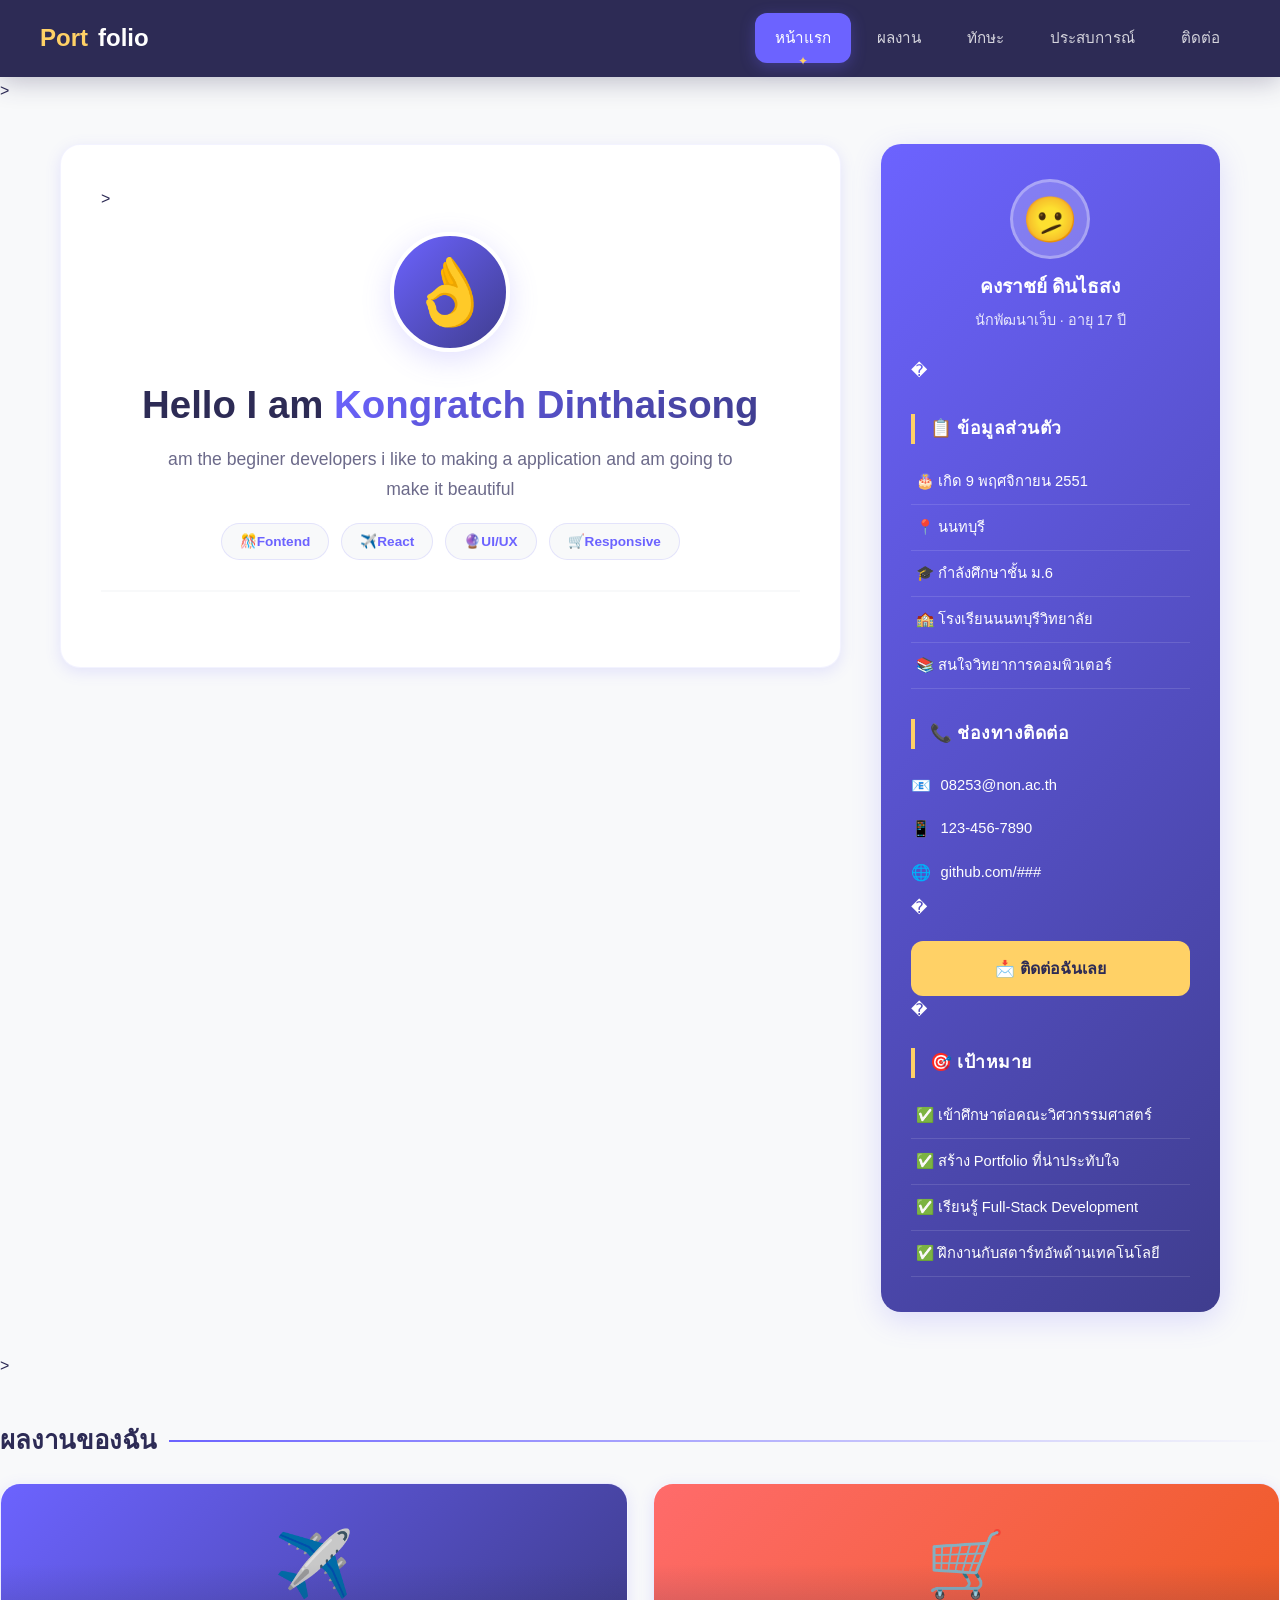
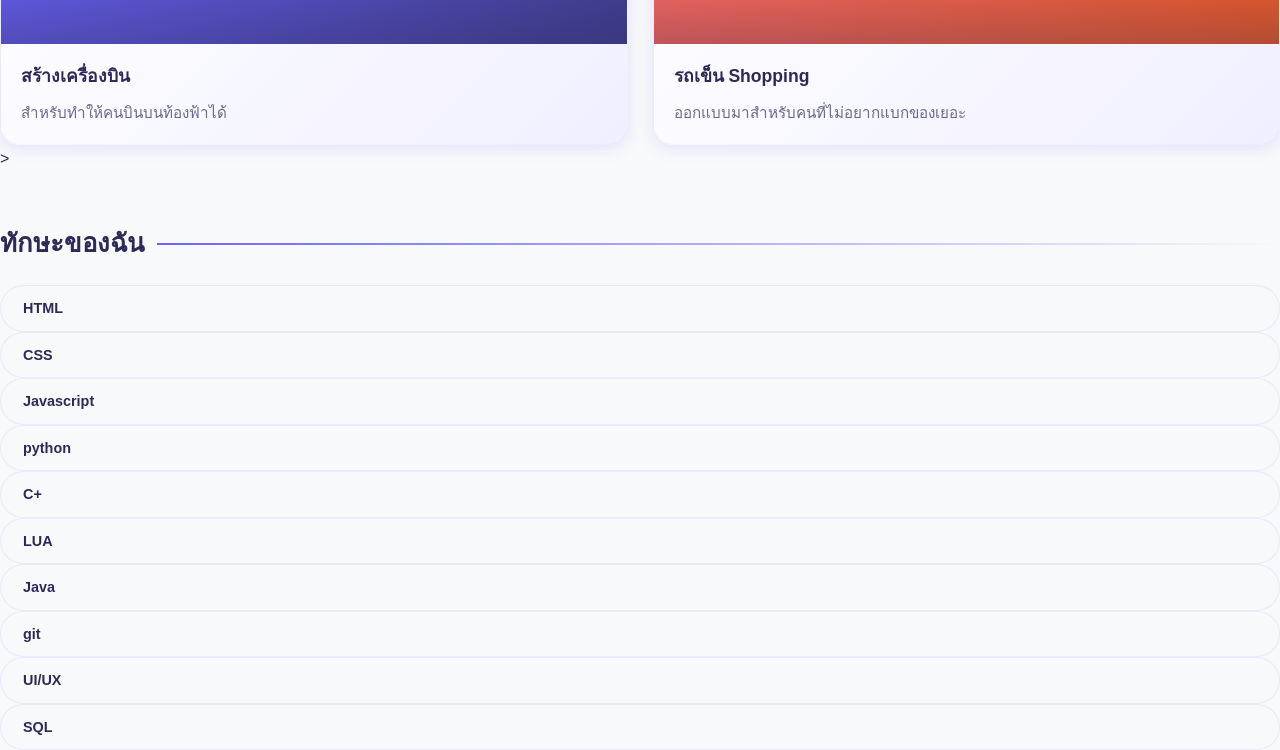
==== index.html @ 929ecb1c "Add files via upload" ====
<html lang="en">
<head>
    <meta charset="UTF-8">
    <meta name="viewport" content="width=x, initial-scale=1.0">
    <title>งานเพื่อการศึกษา-Portfolio</title>
    <style>
        /* ======================================== */
        /* RESET & BASE STYLES      */
        /* ======================================== */
        * {
            box-sizing: border-box;
            margin: 0;
            padding: 0;
        }

        body {
            font-family: 'Sarabun', 'Prompt', 'Kanit', sans-serif;
            background: #F8F9FA;
            color: #2D2B55;
            line-height: 1.7;
        }

        a {
            text-decoration: none;
            color: inherit;
        }
        
        .navbar {
            background: #2D2B55; /* แทน --secondary */
            padding: 0 30px;
            position: sticky;
            top: 0;
            z-index: 1000;
            box-shadow: 0 4px 25px rgba(45, 43, 85, 0.3);
            backdrop-filter: blur(10px);
        }

        /* กิจกรรมที่ 3.3: การจัดวางด้วย Flexbox */
        .nav-container {
            display: flex;
            justify-content: space-between;
            align-items: center;
            max-width: 1200px;
            margin: 0 auto;
        }

        .logo {
            color: #FFFFFF; /* แทน --white */
            font-size: 1.5rem;
            font-weight: 700;
            padding: 18px 0;
            display: flex;
            align-items: center;
            gap: 10px;
            transition: all 0.4s cubic-bezier(0.25, 0.46, 0.45, 0.94); /* แทน --transition */
        }

        .logo span {
            color: #FFD166; /* แทน --accent */
        }

        /* กิจกรรมที่ 4.2: Transition & Transform */
        .logo:hover {
            transform: scale(1.05);
            color: #FFD166; /* แทน --accent */
        }

        .nav-menu {
            display: flex;
            list-style: none;
            gap: 6px;
            margin: 0;
            padding: 0;
        }

        .nav-menu a {
            color: rgba(255, 255, 255, 0.8);
            padding: 12px 20px;
            display: block;
            border-radius: 12px; /* แทน --radius-sm */
            transition: all 0.4s cubic-bezier(0.25, 0.46, 0.45, 0.94); /* แทน --transition */
            font-weight: 500;
            font-size: 0.95rem;
            position: relative;
        }

        .nav-menu a:hover {
            background: #6C63FF; /* แทน --primary */
            color: #FFFFFF; /* แทน --white */
            transform: translateY(-2px);
            box-shadow: 0 6px 20px rgba(108, 99, 255, 0.4);
        }

        .nav-menu .active {
            background: #6C63FF; /* แทน --primary */
            color: #FFFFFF; /* แทน --white */
            box-shadow: 0 4px 15px rgba(108, 99, 255, 0.3);
        }

        .nav-menu .active::after {
            content: '✦';
            position: absolute;
            bottom: -8px;
            left: 50%;
            transform: translateX(-50%);
            color: #FFD166; /* แทน --accent */
            font-size: 12px;
        }
        .container {
            max-width: 1200px;
            margin: 0 auto;
            padding: 40px 20px;
        }

        .flex-layout {
            display: flex;
            gap: 40px;
            align-items: flex-start;
        }

/* ======================================== */
        /* กิจกรรมที่ 2.1: MAIN CONTENT - Semantic HTML */
        /* ======================================== */
        .content {
            flex: 3;
            background: #FFFFFF; /* แทน --white */
            padding: 40px;
            border-radius: 20px; /* แทน --radius-md */
            box-shadow: 0 4px 15px rgba(108, 99, 255, 0.15); /* แทน --shadow-sm */
            border: 1px solid rgba(108, 99, 255, 0.08);
        }

        /* Hero Section */
        .hero {
            text-align: center;
            padding: 20px 0 30px;
            border-bottom: 2px solid #F8F9FA; /* แทน --light */
            margin-bottom: 35px;
        }

        .hero-avatar {
            width: 120px;
            height: 120px;
            background: linear-gradient(135deg, #6C63FF, #3F3D8E); /* แทน --gradient-main */
            border-radius: 50%;
            display: flex;
            align-items: center;
            justify-content: center;
            margin: 0 auto 20px;
            font-size: 4rem;
            box-shadow: 0 8px 30px rgba(108, 99, 255, 0.2); /* แทน --shadow-md */
            border: 4px solid #FFFFFF; /* แทน --white */
            transition: all 0.4s cubic-bezier(0.25, 0.46, 0.45, 0.94); /* แทน --transition */
        }

        /* กิจกรรมที่ 4.2: Transition & Transform */
        .hero-avatar:hover {
            transform: scale(1.05) rotate(-5deg);
        }

        .hero h1 {
            color: #2D2B55; /* แทน --secondary */
            font-size: 2.4rem;
            margin-bottom: 8px;
        }

        .hero h1 span {
            background: linear-gradient(135deg, #6C63FF, #3F3D8E); /* แทน --gradient-main */
            -webkit-background-clip: text;
            -webkit-text-fill-color: transparent;
            background-clip: text;
        }

        .hero p {
            color: #6C6A8A; /* แทน --text-light */
            font-size: 1.1rem;
            max-width: 600px;
            margin: 0 auto;
        }

        .hero-tags {
            display: flex;
            gap: 12px;
            justify-content: center;
            flex-wrap: wrap;
            margin-top: 18px;
        }

        .hero-tags span {
            background: #F8F9FA; /* แทน --light */
            padding: 6px 18px;
            border-radius: 30px;
            font-size: 0.85rem;
            color: #6C63FF; /* แทน --primary */
            font-weight: 600;
            border: 1px solid rgba(108, 99, 255, 0.15);
            transition: all 0.4s cubic-bezier(0.25, 0.46, 0.45, 0.94); /* แทน --transition */
        }

        .hero-tags span:hover {
            background: #6C63FF; /* แทน --primary */
            color: #FFFFFF; /* แทน --white */
            transform: translateY(-2px);
            box-shadow: 0 4px 15px rgba(108, 99, 255, 0.15); /* แทน --shadow-sm */
        }

        .section-title {
            color: #2D2B55; /* แทน --secondary */
            font-size: 1.6rem;
            margin: 40px 0 20px;
            display: flex;
            align-items: center;
            gap: 12px;
        }

        .section-title::after {
            content: '';
            flex: 1;
            height: 2px;
            background: linear-gradient(to right, #6C63FF, transparent); /* แทน --primary */
        }

        /* ======================================== */
        /* กิจกรรมที่ 3.3: CARD GRID - ผลงานของฉัน   */
        /* ======================================== */
        .card-grid {
            display: flex;
            gap: 25px;
            flex-wrap: wrap;
            margin-top: 10px;
        }

        .skills-grid {
            display: flex;
            gap: 15px;
            flex-wrap: wrap;
            margin-top: 10px;
        }

        .skill-item {
            background: #F8F9FA; /* แทน --light */
            padding: 10px 22px;
            border-radius: 30px;
            font-weight: 600;
            font-size: 0.9rem;
            color: #2D2B55; /* แทน --secondary */
            border: 1px solid rgba(108, 99, 255, 0.1);
            transition: all 0.4s cubic-bezier(0.25, 0.46, 0.45, 0.94); /* แทน --transition */
            display: flex;
            align-items: center;
            gap: 8px;
        }

        .skill-item:hover {
            background: #6C63FF; /* แทน --primary */
            color: #FFFFFF; /* แทน --white */
            transform: translateY(-3px);
            box-shadow: 0 4px 15px rgba(108, 99, 255, 0.15); /* แทน --shadow-sm */
        }

        /* กิจกรรมที่ 4.1: Box Model */
        .card {
            flex: 1 1 260px;
            background: linear-gradient(135deg, #FFFFFF, #F0EFFF); /* แทน --gradient-card */
            border-radius: 20px; /* แทน --radius-md */
            overflow: hidden;
            box-shadow: 0 4px 15px rgba(108, 99, 255, 0.15); /* แทน --shadow-sm */
            transition: all 0.4s cubic-bezier(0.25, 0.46, 0.45, 0.94); /* แทน --transition */
            border: 1px solid rgba(108, 99, 255, 0.06);
            cursor: default;
            position: relative;
        }

        /* กิจกรรมที่ 4.2: Transition & Transform */
        .card:hover {
            transform: translateY(-12px) scale(1.01);
            box-shadow: 0 15px 45px rgba(108, 99, 255, 0.25); /* แทน --shadow-lg */
            border-color: #8B83FF; /* แทน --primary-light */
        }

        .card-image {
            height: 160px;
            background: linear-gradient(135deg, #6C63FF, #3F3D8E); /* แทน --gradient-main */
            display: flex;
            align-items: center;
            justify-content: center;
            font-size: 4rem;
            color: #FFFFFF; /* แทน --white */
            position: relative;
            overflow: hidden;
        }

        .card-image::after {
            content: '';
            position: absolute;
            top: 0;
            left: 0;
            right: 0;
            bottom: 0;
            background: linear-gradient(180deg, transparent 50%, rgba(45, 43, 85, 0.3));
        }

        .card:nth-child(2) .card-image { background: linear-gradient(135deg, #FF6B6B, #EE5A24); }
        .card:nth-child(3) .card-image { background: linear-gradient(135deg, #00D2D3, #0097E6); }
        .card:nth-child(4) .card-image { background: linear-gradient(135deg, #F8A5C2, #F78FB3); }
        .card:nth-child(5) .card-image { background: linear-gradient(135deg, #74B9FF, #0984E3); }
        .card:nth-child(6) .card-image { background: linear-gradient(135deg, #55EFC4, #00B894); }

        .card h3 {
            padding: 18px 20px 8px;
            font-size: 1.1rem;
            color: #2D2B55; /* แทน --secondary */
        }

        .card p {
            padding: 0 20px 18px;
            color: #6C6A8A; /* แทน --text-light */
            font-size: 0.95rem;
            margin: 0;
        }

        .card-badge {
            display: inline-block;
            background: #6C63FF; /* แทน --primary */
            color: #FFFFFF; /* แทน --white */
            font-size: 0.7rem;
            padding: 3px 12px;
            border-radius: 30px;
            margin: 0 20px 18px;
            font-weight: 600;
            letter-spacing: 0.5px;
        }

        .sidebar {
            flex: 1.2;
            background: linear-gradient(135deg, #6C63FF, #3F3D8E); /* แทน --gradient-main */
            color: #FFFFFF; /* แทน --white */
            padding: 35px 30px;
            border-radius: 20px; /* แทน --radius-md */
            box-shadow: 0 8px 30px rgba(108, 99, 255, 0.2); /* แทน --shadow-md */
            position: sticky;
            top: 100px;
        }

        .sidebar h3 {
            border-left: 4px solid #FFD166; /* แทน --accent */
            padding-left: 15px;
            margin: 0 0 15px 0;
            font-size: 1.1rem;
            letter-spacing: 0.5px;
        }

        .sidebar h3:not(:first-child) {
            margin-top: 30px;
        }

        .sidebar .profile-intro {
            text-align: center;
            margin-bottom: 25px;
        }

        .sidebar .profile-intro .avatar-sm {
            width: 80px;
            height: 80px;
            background: rgba(255, 255, 255, 0.2);
            border-radius: 50%;
            display: flex;
            align-items: center;
            justify-content: center;
            margin: 0 auto 12px;
            font-size: 2.8rem;
            border: 3px solid rgba(255, 255, 255, 0.3);
        }

        .sidebar .profile-intro h4 {
            font-size: 1.2rem;
            margin-bottom: 4px;
        }

        .sidebar .profile-intro p {
            opacity: 0.85;
            font-size: 0.9rem;
        }

        .sidebar ul {
            list-style: none;
            padding: 0;
        }

        .sidebar li {
            padding: 10px 0;
            border-bottom: 1px solid rgba(255, 255, 255, 0.12);
            font-size: 0.92rem;
            transition: all 0.4s cubic-bezier(0.25, 0.46, 0.45, 0.94); /* แทน --transition */
            padding-left: 5px;
            display: flex;
            align-items: center;
            gap: 10px;
        }

        .sidebar li:hover {
            padding-left: 15px;
            background: rgba(255, 255, 255, 0.08);
            border-radius: 6px;
        }

        .sidebar .contact-info li {
            border-bottom: none;
            padding: 8px 0;
        }

        .sidebar .contact-info li::before {
            content: '📧 ';
            font-size: 1rem;
        }
        .sidebar .contact-info li:nth-child(2)::before { content: '📱 '; }
        .sidebar .contact-info li:nth-child(3)::before { content: '🌐 '; }

        .sidebar .btn-contact {
            display: block;
            background: #FFD166; /* แทน --accent */
            color: #2D2B55; /* แทน --secondary */
            text-align: center;
            padding: 14px;
            border-radius: 12px; /* แทน --radius-sm */
            font-weight: 700;
            margin-top: 20px;
            transition: all 0.4s cubic-bezier(0.25, 0.46, 0.45, 0.94); /* แทน --transition */
            border: none;
            cursor: pointer;
        }

        .sidebar .btn-contact:hover {
            transform: scale(1.02);
            box-shadow: 0 8px 25px rgba(255, 209, 102, 0.4);
            background: #FFD93D;
        }

    </style>
</head>
<body>
    <nav class="navbar">
        <div class="nav-container">
            <a href="#" class="logo"><span>Port</span>folio</a>
            <ul class="nav-menu">
                <li><a href="" class="active">หน้าแรก</a></li>
                <li><a href="">ผลงาน</a></li>
                <li><a href="">ทักษะ</a></li>
                <li><a href="">ประสบการณ์</a></li>
                <li><a href="">ติดต่อ</a></li>
            </ul>
        </div>
    </nav>
    
    <!--hero section-->>
    <div class="container"> 
        <div class="flex-layout">
            <main class="content">
                <!--hero section-->>
                <section class="hero">
                    <div class="hero-avatar">👌</div>
                    <h1>Hello I am <span>Kongratch Dinthaisong</span></h1>
                    <p>am the beginer developers i like to making a application and am going to make it beautiful</p>
                    <div class="hero-tags">
                        <span>🎊Fontend</span>
                        <span>✈️React</span>
                        <span>🔮UI/UX</span>  
                        <span>🛒Responsive</span>
                    </div>
                </section>
            </main>
            <aside class="sidebar">
        <div class="profile-intro">
                    <div class="avatar-sm">🫤</div>
                    <h4>คงราชย์ ดินไธสง</h4>
                    <p>นักพัฒนาเว็บ · อายุ 17 ปี</p>
                </div>
�
                <h3>📋 ข้อมูลส่วนตัว</h3>
                <ul>
                    <li>🎂 เกิด 9 พฤศจิกายน 2551</li>
                    <li>📍 นนทบุรี</li>
                    <li>🎓 กำลังศึกษาชั้น ม.6</li>
                    <li>🏫 โรงเรียนนนทบุรีวิทยาลัย</li>
                    <li>📚 สนใจวิทยาการคอมพิวเตอร์</li>
                </ul>
               
                <h3>📞 ช่องทางติดต่อ</h3>
                <ul class="contact-info">
                    <li>08253@non.ac.th</li>
                    <li>123-456-7890</li>
                    <li>github.com/###</li>
                </ul>
�
                <a href="#" class="btn-contact">📩 ติดต่อฉันเลย</a>
�
                <h3 style="margin-top: 25px;">🎯 เป้าหมาย</h3>
                <ul>
                    <li>✅ เข้าศึกษาต่อคณะวิศวกรรมศาสตร์</li>
                    <li>✅ สร้าง Portfolio ที่น่าประทับใจ</li>
                    <li>✅ เรียนรู้ Full-Stack Development</li>
                    <li>✅ ฝึกงานกับสตาร์ทอัพด้านเทคโนโลยี</li>
                </ul>
    </aside>

        </div>
    </div>

    <!--Card section-->>
    <h2 class="section-title"> ผลงานของฉัน</h2>
    <div class="card-grid">
        <div class="card">
            <div class="card-image">✈️</div>
            <h3>สร้างเครื่องบิน</h3>
            <p>สำหรับทำให้คนบินบนท้องฟ้าได้</p>
        </div>
        <div class="card">
            <div class="card-image">🛒</div>
            <h3>รถเข็น Shopping</h3>
            <p>ออกแบบมาสำหรับคนที่ไม่อยากแบกของเยอะ</p>
        </div>
    </div>
        
    <!--Card section-->>
    <h2 class="section-title" style="margin-top: 50px;">ทักษะของฉัน</h2>
    <div class="skill-grids">
        <span class="skill-item">HTML</span>
        <span class="skill-item">CSS</span>
        <span class="skill-item">Javascript</span>
        <span class="skill-item">python</span>
        <span class="skill-item">C+</span>
        <span class="skill-item">LUA</span>
        <span class="skill-item">Java</span>
        <span class="skill-item">git</span>
        <span class="skill-item">UI/UX</span>
        <span class="skill-item">SQL</span>
    </div>
</body>
</html>
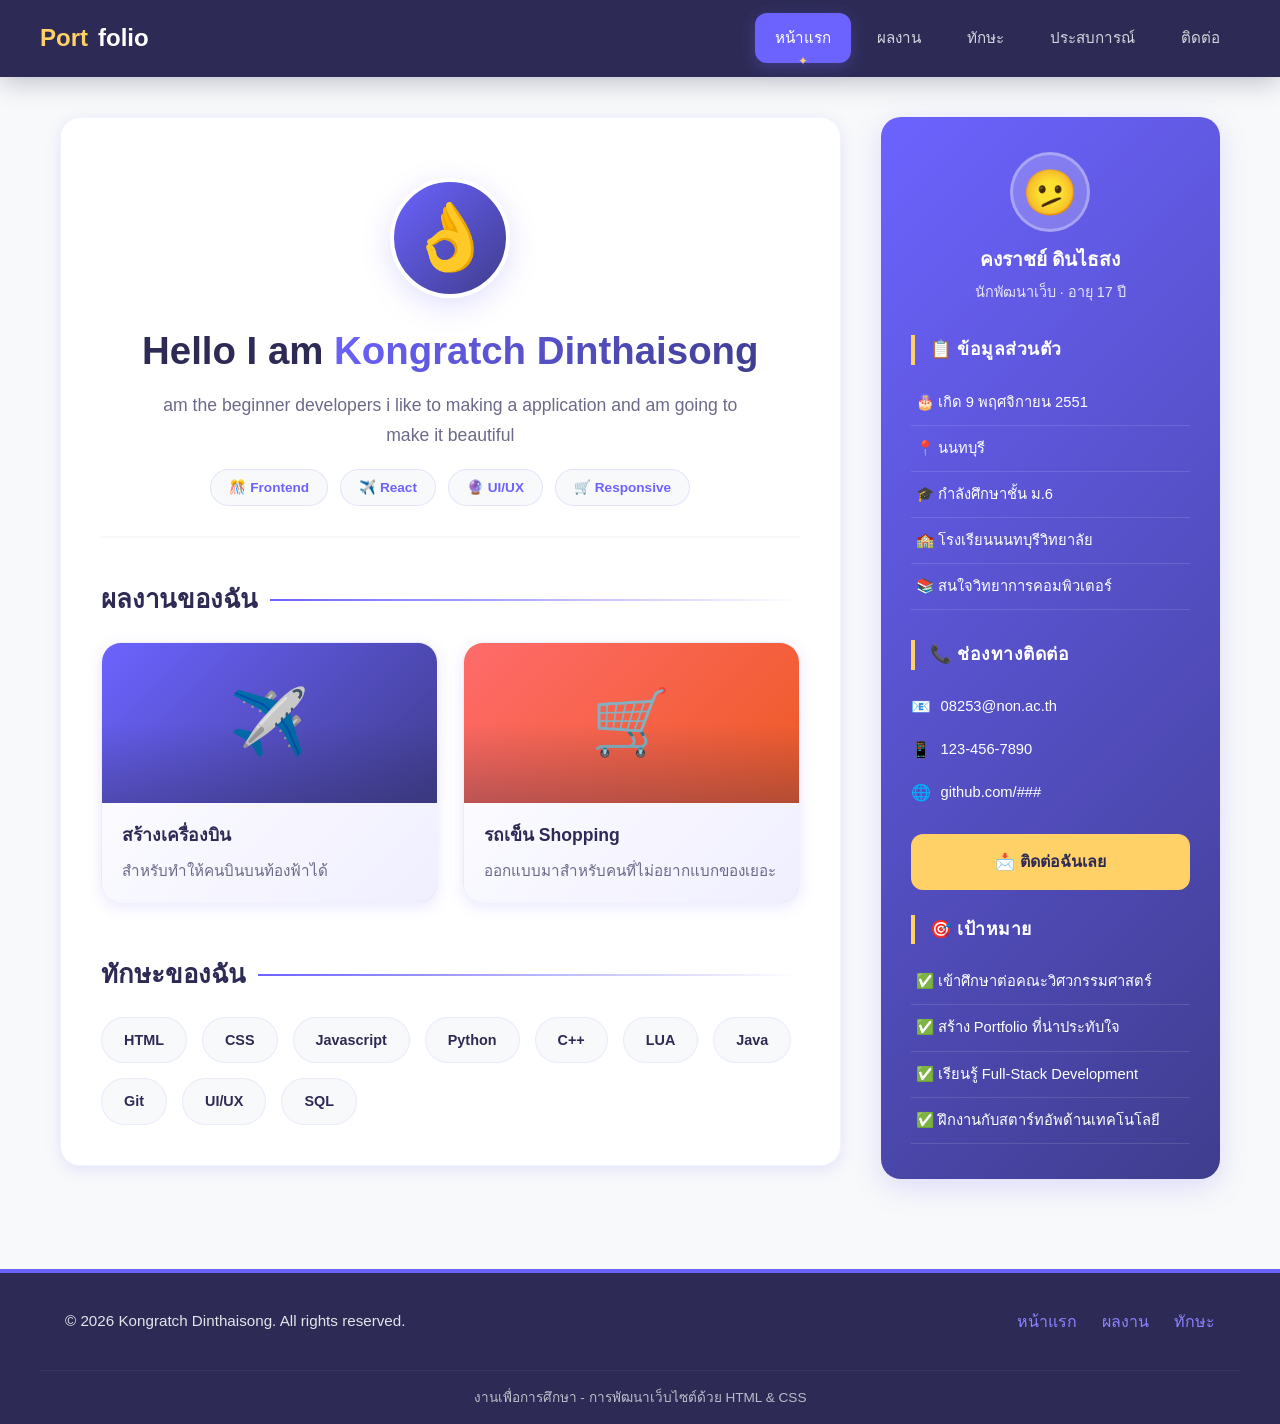
==== commit 4434ec7d: "Update index.html" ====
--- a/index.html
+++ b/index.html
@@ -1,11 +1,12 @@
+<!DOCTYPE html>
 <html lang="en">
 <head>
     <meta charset="UTF-8">
-    <meta name="viewport" content="width=x, initial-scale=1.0">
+    <meta name="viewport" content="width=device-width, initial-scale=1.0">
     <title>งานเพื่อการศึกษา-Portfolio</title>
     <style>
         /* ======================================== */
-        /* RESET & BASE STYLES      */
+        /* RESET & BASE STYLES                      */
         /* ======================================== */
         * {
             box-sizing: border-box;
@@ -26,7 +27,7 @@
         }
         
         .navbar {
-            background: #2D2B55; /* แทน --secondary */
+            background: #2D2B55;
             padding: 0 30px;
             position: sticky;
             top: 0;
@@ -35,7 +36,6 @@
             backdrop-filter: blur(10px);
         }
 
-        /* กิจกรรมที่ 3.3: การจัดวางด้วย Flexbox */
         .nav-container {
             display: flex;
             justify-content: space-between;
@@ -45,24 +45,23 @@
         }
 
         .logo {
-            color: #FFFFFF; /* แทน --white */
+            color: #FFFFFF;
             font-size: 1.5rem;
             font-weight: 700;
             padding: 18px 0;
             display: flex;
             align-items: center;
             gap: 10px;
-            transition: all 0.4s cubic-bezier(0.25, 0.46, 0.45, 0.94); /* แทน --transition */
+            transition: all 0.4s cubic-bezier(0.25, 0.46, 0.45, 0.94);
         }
 
         .logo span {
-            color: #FFD166; /* แทน --accent */
-        }
-
-        /* กิจกรรมที่ 4.2: Transition & Transform */
+            color: #FFD166;
+        }
+
         .logo:hover {
             transform: scale(1.05);
-            color: #FFD166; /* แทน --accent */
+            color: #FFD166;
         }
 
         .nav-menu {
@@ -77,23 +76,23 @@
             color: rgba(255, 255, 255, 0.8);
             padding: 12px 20px;
             display: block;
-            border-radius: 12px; /* แทน --radius-sm */
-            transition: all 0.4s cubic-bezier(0.25, 0.46, 0.45, 0.94); /* แทน --transition */
+            border-radius: 12px;
+            transition: all 0.4s cubic-bezier(0.25, 0.46, 0.45, 0.94);
             font-weight: 500;
             font-size: 0.95rem;
             position: relative;
         }
 
         .nav-menu a:hover {
-            background: #6C63FF; /* แทน --primary */
-            color: #FFFFFF; /* แทน --white */
+            background: #6C63FF;
+            color: #FFFFFF;
             transform: translateY(-2px);
             box-shadow: 0 6px 20px rgba(108, 99, 255, 0.4);
         }
 
         .nav-menu .active {
-            background: #6C63FF; /* แทน --primary */
-            color: #FFFFFF; /* แทน --white */
+            background: #6C63FF;
+            color: #FFFFFF;
             box-shadow: 0 4px 15px rgba(108, 99, 255, 0.3);
         }
 
@@ -103,9 +102,10 @@
             bottom: -8px;
             left: 50%;
             transform: translateX(-50%);
-            color: #FFD166; /* แทน --accent */
+            color: #FFD166;
             font-size: 12px;
         }
+
         .container {
             max-width: 1200px;
             margin: 0 auto;
@@ -118,15 +118,15 @@
             align-items: flex-start;
         }
 
-/* ======================================== */
-        /* กิจกรรมที่ 2.1: MAIN CONTENT - Semantic HTML */
+        /* ======================================== */
+        /* MAIN CONTENT - Semantic HTML             */
         /* ======================================== */
         .content {
             flex: 3;
-            background: #FFFFFF; /* แทน --white */
+            background: #FFFFFF;
             padding: 40px;
-            border-radius: 20px; /* แทน --radius-md */
-            box-shadow: 0 4px 15px rgba(108, 99, 255, 0.15); /* แทน --shadow-sm */
+            border-radius: 20px;
+            box-shadow: 0 4px 15px rgba(108, 99, 255, 0.15);
             border: 1px solid rgba(108, 99, 255, 0.08);
         }
 
@@ -134,45 +134,44 @@
         .hero {
             text-align: center;
             padding: 20px 0 30px;
-            border-bottom: 2px solid #F8F9FA; /* แทน --light */
+            border-bottom: 2px solid #F8F9FA;
             margin-bottom: 35px;
         }
 
         .hero-avatar {
             width: 120px;
             height: 120px;
-            background: linear-gradient(135deg, #6C63FF, #3F3D8E); /* แทน --gradient-main */
+            background: linear-gradient(135deg, #6C63FF, #3F3D8E);
             border-radius: 50%;
             display: flex;
             align-items: center;
             justify-content: center;
             margin: 0 auto 20px;
             font-size: 4rem;
-            box-shadow: 0 8px 30px rgba(108, 99, 255, 0.2); /* แทน --shadow-md */
-            border: 4px solid #FFFFFF; /* แทน --white */
-            transition: all 0.4s cubic-bezier(0.25, 0.46, 0.45, 0.94); /* แทน --transition */
-        }
-
-        /* กิจกรรมที่ 4.2: Transition & Transform */
+            box-shadow: 0 8px 30px rgba(108, 99, 255, 0.2);
+            border: 4px solid #FFFFFF;
+            transition: all 0.4s cubic-bezier(0.25, 0.46, 0.45, 0.94);
+        }
+
         .hero-avatar:hover {
             transform: scale(1.05) rotate(-5deg);
         }
 
         .hero h1 {
-            color: #2D2B55; /* แทน --secondary */
+            color: #2D2B55;
             font-size: 2.4rem;
             margin-bottom: 8px;
         }
 
         .hero h1 span {
-            background: linear-gradient(135deg, #6C63FF, #3F3D8E); /* แทน --gradient-main */
+            background: linear-gradient(135deg, #6C63FF, #3F3D8E);
             -webkit-background-clip: text;
             -webkit-text-fill-color: transparent;
             background-clip: text;
         }
 
         .hero p {
-            color: #6C6A8A; /* แทน --text-light */
+            color: #6C6A8A;
             font-size: 1.1rem;
             max-width: 600px;
             margin: 0 auto;
@@ -187,25 +186,25 @@
         }
 
         .hero-tags span {
-            background: #F8F9FA; /* แทน --light */
+            background: #F8F9FA;
             padding: 6px 18px;
             border-radius: 30px;
             font-size: 0.85rem;
-            color: #6C63FF; /* แทน --primary */
+            color: #6C63FF;
             font-weight: 600;
             border: 1px solid rgba(108, 99, 255, 0.15);
-            transition: all 0.4s cubic-bezier(0.25, 0.46, 0.45, 0.94); /* แทน --transition */
+            transition: all 0.4s cubic-bezier(0.25, 0.46, 0.45, 0.94);
         }
 
         .hero-tags span:hover {
-            background: #6C63FF; /* แทน --primary */
-            color: #FFFFFF; /* แทน --white */
+            background: #6C63FF;
+            color: #FFFFFF;
             transform: translateY(-2px);
-            box-shadow: 0 4px 15px rgba(108, 99, 255, 0.15); /* แทน --shadow-sm */
+            box-shadow: 0 4px 15px rgba(108, 99, 255, 0.15);
         }
 
         .section-title {
-            color: #2D2B55; /* แทน --secondary */
+            color: #2D2B55;
             font-size: 1.6rem;
             margin: 40px 0 20px;
             display: flex;
@@ -217,11 +216,11 @@
             content: '';
             flex: 1;
             height: 2px;
-            background: linear-gradient(to right, #6C63FF, transparent); /* แทน --primary */
-        }
-
-        /* ======================================== */
-        /* กิจกรรมที่ 3.3: CARD GRID - ผลงานของฉัน   */
+            background: linear-gradient(to right, #6C63FF, transparent);
+        }
+
+        /* ======================================== */
+        /* CARD GRID & SKILLS GRID                  */
         /* ======================================== */
         .card-grid {
             display: flex;
@@ -235,57 +234,56 @@
             gap: 15px;
             flex-wrap: wrap;
             margin-top: 10px;
+            justify-content: flex-start;
         }
 
         .skill-item {
-            background: #F8F9FA; /* แทน --light */
+            background: #F8F9FA;
             padding: 10px 22px;
             border-radius: 30px;
             font-weight: 600;
             font-size: 0.9rem;
-            color: #2D2B55; /* แทน --secondary */
+            color: #2D2B55;
             border: 1px solid rgba(108, 99, 255, 0.1);
-            transition: all 0.4s cubic-bezier(0.25, 0.46, 0.45, 0.94); /* แทน --transition */
+            transition: all 0.4s cubic-bezier(0.25, 0.46, 0.45, 0.94);
             display: flex;
             align-items: center;
             gap: 8px;
         }
 
         .skill-item:hover {
-            background: #6C63FF; /* แทน --primary */
-            color: #FFFFFF; /* แทน --white */
+            background: #6C63FF;
+            color: #FFFFFF;
             transform: translateY(-3px);
-            box-shadow: 0 4px 15px rgba(108, 99, 255, 0.15); /* แทน --shadow-sm */
-        }
-
-        /* กิจกรรมที่ 4.1: Box Model */
+            box-shadow: 0 4px 15px rgba(108, 99, 255, 0.15);
+        }
+
         .card {
             flex: 1 1 260px;
-            background: linear-gradient(135deg, #FFFFFF, #F0EFFF); /* แทน --gradient-card */
-            border-radius: 20px; /* แทน --radius-md */
+            background: linear-gradient(135deg, #FFFFFF, #F0EFFF);
+            border-radius: 20px;
             overflow: hidden;
-            box-shadow: 0 4px 15px rgba(108, 99, 255, 0.15); /* แทน --shadow-sm */
-            transition: all 0.4s cubic-bezier(0.25, 0.46, 0.45, 0.94); /* แทน --transition */
+            box-shadow: 0 4px 15px rgba(108, 99, 255, 0.15);
+            transition: all 0.4s cubic-bezier(0.25, 0.46, 0.45, 0.94);
             border: 1px solid rgba(108, 99, 255, 0.06);
             cursor: default;
             position: relative;
         }
 
-        /* กิจกรรมที่ 4.2: Transition & Transform */
         .card:hover {
             transform: translateY(-12px) scale(1.01);
-            box-shadow: 0 15px 45px rgba(108, 99, 255, 0.25); /* แทน --shadow-lg */
-            border-color: #8B83FF; /* แทน --primary-light */
+            box-shadow: 0 15px 45px rgba(108, 99, 255, 0.25);
+            border-color: #8B83FF;
         }
 
         .card-image {
             height: 160px;
-            background: linear-gradient(135deg, #6C63FF, #3F3D8E); /* แทน --gradient-main */
+            background: linear-gradient(135deg, #6C63FF, #3F3D8E);
             display: flex;
             align-items: center;
             justify-content: center;
             font-size: 4rem;
-            color: #FFFFFF; /* แทน --white */
+            color: #FFFFFF;
             position: relative;
             overflow: hidden;
         }
@@ -301,49 +299,36 @@
         }
 
         .card:nth-child(2) .card-image { background: linear-gradient(135deg, #FF6B6B, #EE5A24); }
-        .card:nth-child(3) .card-image { background: linear-gradient(135deg, #00D2D3, #0097E6); }
-        .card:nth-child(4) .card-image { background: linear-gradient(135deg, #F8A5C2, #F78FB3); }
-        .card:nth-child(5) .card-image { background: linear-gradient(135deg, #74B9FF, #0984E3); }
-        .card:nth-child(6) .card-image { background: linear-gradient(135deg, #55EFC4, #00B894); }
 
         .card h3 {
             padding: 18px 20px 8px;
             font-size: 1.1rem;
-            color: #2D2B55; /* แทน --secondary */
+            color: #2D2B55;
         }
 
         .card p {
             padding: 0 20px 18px;
-            color: #6C6A8A; /* แทน --text-light */
+            color: #6C6A8A;
             font-size: 0.95rem;
             margin: 0;
         }
 
-        .card-badge {
-            display: inline-block;
-            background: #6C63FF; /* แทน --primary */
-            color: #FFFFFF; /* แทน --white */
-            font-size: 0.7rem;
-            padding: 3px 12px;
-            border-radius: 30px;
-            margin: 0 20px 18px;
-            font-weight: 600;
-            letter-spacing: 0.5px;
-        }
-
+        /* ======================================== */
+        /* SIDEBAR                                  */
+        /* ======================================== */
         .sidebar {
             flex: 1.2;
-            background: linear-gradient(135deg, #6C63FF, #3F3D8E); /* แทน --gradient-main */
-            color: #FFFFFF; /* แทน --white */
+            background: linear-gradient(135deg, #6C63FF, #3F3D8E);
+            color: #FFFFFF;
             padding: 35px 30px;
-            border-radius: 20px; /* แทน --radius-md */
-            box-shadow: 0 8px 30px rgba(108, 99, 255, 0.2); /* แทน --shadow-md */
+            border-radius: 20px;
+            box-shadow: 0 8px 30px rgba(108, 99, 255, 0.2);
             position: sticky;
             top: 100px;
         }
 
         .sidebar h3 {
-            border-left: 4px solid #FFD166; /* แทน --accent */
+            border-left: 4px solid #FFD166;
             padding-left: 15px;
             margin: 0 0 15px 0;
             font-size: 1.1rem;
@@ -391,7 +376,7 @@
             padding: 10px 0;
             border-bottom: 1px solid rgba(255, 255, 255, 0.12);
             font-size: 0.92rem;
-            transition: all 0.4s cubic-bezier(0.25, 0.46, 0.45, 0.94); /* แทน --transition */
+            transition: all 0.4s cubic-bezier(0.25, 0.46, 0.45, 0.94);
             padding-left: 5px;
             display: flex;
             align-items: center;
@@ -418,14 +403,14 @@
 
         .sidebar .btn-contact {
             display: block;
-            background: #FFD166; /* แทน --accent */
-            color: #2D2B55; /* แทน --secondary */
+            background: #FFD166;
+            color: #2D2B55;
             text-align: center;
             padding: 14px;
-            border-radius: 12px; /* แทน --radius-sm */
+            border-radius: 12px;
             font-weight: 700;
             margin-top: 20px;
-            transition: all 0.4s cubic-bezier(0.25, 0.46, 0.45, 0.94); /* แทน --transition */
+            transition: all 0.4s cubic-bezier(0.25, 0.46, 0.45, 0.94);
             border: none;
             cursor: pointer;
         }
@@ -436,6 +421,74 @@
             background: #FFD93D;
         }
 
+        /* ======================================== */
+        /* FOOTER                                   */
+        /* ======================================== */
+        .footer {
+            background: #2D2B55;
+            color: #F8F9FA;
+            margin-top: 50px;
+            border-top: 4px solid #6C63FF;
+        }
+
+        .footer-content {
+            max-width: 1200px;
+            margin: 0 auto;
+            padding: 35px 25px;
+            display: flex;
+            justify-content: space-between;
+            align-items: center;
+            flex-wrap: wrap;
+            gap: 20px;
+        }
+
+        .footer-info p {
+            font-size: 0.95rem;
+            opacity: 0.9;
+            margin: 0;
+        }
+
+        .footer-links {
+            display: flex;
+            gap: 25px;
+            flex-wrap: wrap;
+        }
+
+        .footer-links a {
+            color: #8B83FF;
+            font-weight: 500;
+            transition: all 0.4s cubic-bezier(0.25, 0.46, 0.45, 0.94);
+            position: relative;
+        }
+
+        .footer-links a::after {
+            content: '';
+            position: absolute;
+            bottom: -3px;
+            left: 0;
+            width: 0;
+            height: 2px;
+            background: #FFD166;
+            transition: all 0.4s cubic-bezier(0.25, 0.46, 0.45, 0.94);
+        }
+
+        .footer-links a:hover {
+            color: #FFD166;
+        }
+
+        .footer-links a:hover::after {
+            width: 100%;
+        }
+
+        .footer-bottom {
+            border-top: 1px solid rgba(255, 255, 255, 0.08);
+            padding: 15px 25px;
+            text-align: center;
+            font-size: 0.85rem;
+            opacity: 0.7;
+            max-width: 1200px;
+            margin: 0 auto;
+        }
     </style>
 </head>
 <body>
@@ -443,39 +496,70 @@
         <div class="nav-container">
             <a href="#" class="logo"><span>Port</span>folio</a>
             <ul class="nav-menu">
-                <li><a href="" class="active">หน้าแรก</a></li>
-                <li><a href="">ผลงาน</a></li>
-                <li><a href="">ทักษะ</a></li>
-                <li><a href="">ประสบการณ์</a></li>
-                <li><a href="">ติดต่อ</a></li>
+                <li><a href="#" class="active">หน้าแรก</a></li>
+                <li><a href="#">ผลงาน</a></li>
+                <li><a href="#">ทักษะ</a></li>
+                <li><a href="#">ประสบการณ์</a></li>
+                <li><a href="#">ติดต่อ</a></li>
             </ul>
         </div>
     </nav>
     
-    <!--hero section-->>
     <div class="container"> 
         <div class="flex-layout">
             <main class="content">
-                <!--hero section-->>
                 <section class="hero">
                     <div class="hero-avatar">👌</div>
                     <h1>Hello I am <span>Kongratch Dinthaisong</span></h1>
-                    <p>am the beginer developers i like to making a application and am going to make it beautiful</p>
+                    <p>am the beginner developers i like to making a application and am going to make it beautiful</p>
                     <div class="hero-tags">
-                        <span>🎊Fontend</span>
-                        <span>✈️React</span>
-                        <span>🔮UI/UX</span>  
-                        <span>🛒Responsive</span>
+                        <span>🎊 Frontend</span>
+                        <span>✈️ React</span>
+                        <span>🔮 UI/UX</span>  
+                        <span>🛒 Responsive</span>
+                    </div>
+                </section>
+
+                <section>
+                    <h2 class="section-title">ผลงานของฉัน</h2>
+                    <div class="card-grid">
+                        <div class="card">
+                            <div class="card-image">✈️</div>
+                            <h3>สร้างเครื่องบิน</h3>
+                            <p>สำหรับทำให้คนบินบนท้องฟ้าได้</p>
+                        </div>
+                        <div class="card">
+                            <div class="card-image">🛒</div>
+                            <h3>รถเข็น Shopping</h3>
+                            <p>ออกแบบมาสำหรับคนที่ไม่อยากแบกของเยอะ</p>
+                        </div>
+                    </div>
+                </section>
+                    
+                <section>
+                    <h2 class="section-title" style="margin-top: 50px;">ทักษะของฉัน</h2>
+                    <div class="skills-grid">
+                        <span class="skill-item">HTML</span>
+                        <span class="skill-item">CSS</span>
+                        <span class="skill-item">Javascript</span>
+                        <span class="skill-item">Python</span>
+                        <span class="skill-item">C++</span>
+                        <span class="skill-item">LUA</span>
+                        <span class="skill-item">Java</span>
+                        <span class="skill-item">Git</span>
+                        <span class="skill-item">UI/UX</span>
+                        <span class="skill-item">SQL</span>
                     </div>
                 </section>
             </main>
+
             <aside class="sidebar">
-        <div class="profile-intro">
+                <div class="profile-intro">
                     <div class="avatar-sm">🫤</div>
                     <h4>คงราชย์ ดินไธสง</h4>
                     <p>นักพัฒนาเว็บ · อายุ 17 ปี</p>
                 </div>
-�
+
                 <h3>📋 ข้อมูลส่วนตัว</h3>
                 <ul>
                     <li>🎂 เกิด 9 พฤศจิกายน 2551</li>
@@ -491,9 +575,9 @@
                     <li>123-456-7890</li>
                     <li>github.com/###</li>
                 </ul>
-�
+
                 <a href="#" class="btn-contact">📩 ติดต่อฉันเลย</a>
-�
+
                 <h3 style="margin-top: 25px;">🎯 เป้าหมาย</h3>
                 <ul>
                     <li>✅ เข้าศึกษาต่อคณะวิศวกรรมศาสตร์</li>
@@ -501,39 +585,24 @@
                     <li>✅ เรียนรู้ Full-Stack Development</li>
                     <li>✅ ฝึกงานกับสตาร์ทอัพด้านเทคโนโลยี</li>
                 </ul>
-    </aside>
-
+            </aside>
         </div>
     </div>
 
-    <!--Card section-->>
-    <h2 class="section-title"> ผลงานของฉัน</h2>
-    <div class="card-grid">
-        <div class="card">
-            <div class="card-image">✈️</div>
-            <h3>สร้างเครื่องบิน</h3>
-            <p>สำหรับทำให้คนบินบนท้องฟ้าได้</p>
+    <footer class="footer">
+        <div class="footer-content">
+            <div class="footer-info">
+                <p>© 2026 Kongratch Dinthaisong. All rights reserved.</p>
+            </div>
+            <div class="footer-links">
+                <a href="#">หน้าแรก</a>
+                <a href="#">ผลงาน</a>
+                <a href="#">ทักษะ</a>
+            </div>
         </div>
-        <div class="card">
-            <div class="card-image">🛒</div>
-            <h3>รถเข็น Shopping</h3>
-            <p>ออกแบบมาสำหรับคนที่ไม่อยากแบกของเยอะ</p>
+        <div class="footer-bottom">
+            <p>งานเพื่อการศึกษา - การพัฒนาเว็บไซต์ด้วย HTML & CSS</p>
         </div>
-    </div>
-        
-    <!--Card section-->>
-    <h2 class="section-title" style="margin-top: 50px;">ทักษะของฉัน</h2>
-    <div class="skill-grids">
-        <span class="skill-item">HTML</span>
-        <span class="skill-item">CSS</span>
-        <span class="skill-item">Javascript</span>
-        <span class="skill-item">python</span>
-        <span class="skill-item">C+</span>
-        <span class="skill-item">LUA</span>
-        <span class="skill-item">Java</span>
-        <span class="skill-item">git</span>
-        <span class="skill-item">UI/UX</span>
-        <span class="skill-item">SQL</span>
-    </div>
+    </footer>
 </body>
-</html>+</html>
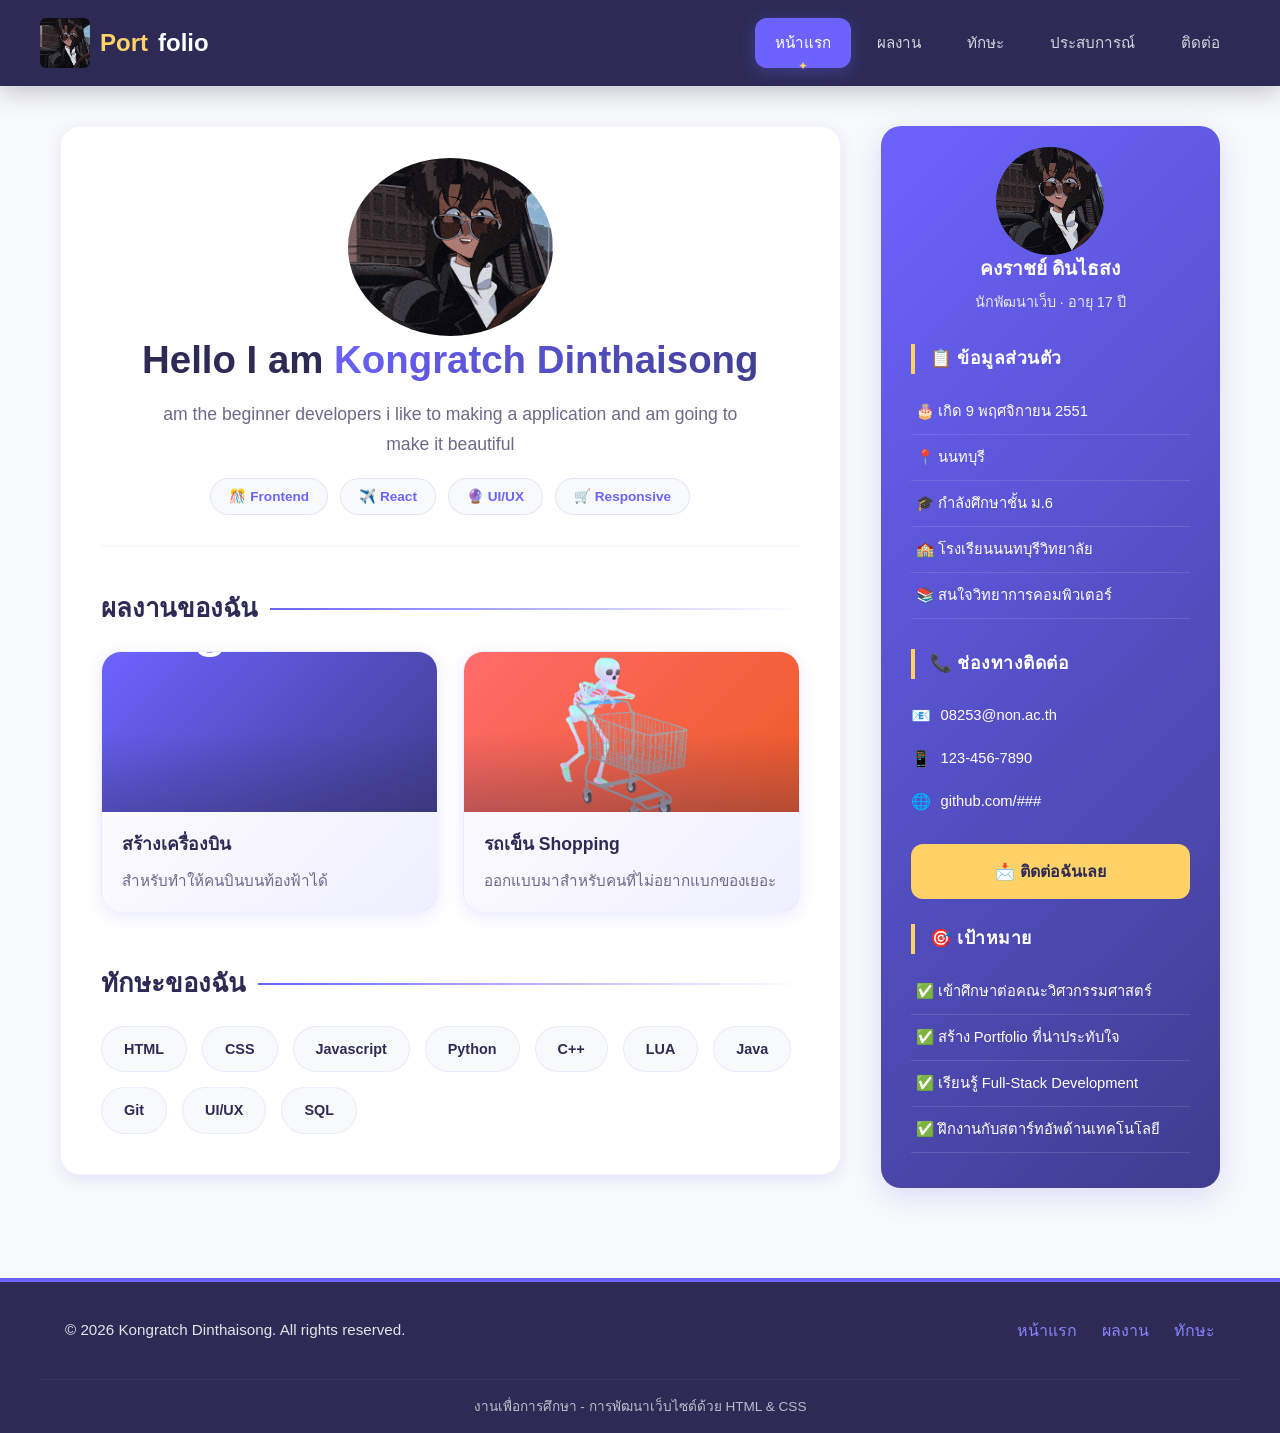
==== commit d6480b5a: "Add files via upload" ====
--- a/index.html
+++ b/index.html
@@ -1,608 +1,125 @@
-<!DOCTYPE html>
-<html lang="en">
-<head>
-    <meta charset="UTF-8">
-    <meta name="viewport" content="width=device-width, initial-scale=1.0">
-    <title>งานเพื่อการศึกษา-Portfolio</title>
-    <style>
-        /* ======================================== */
-        /* RESET & BASE STYLES                      */
-        /* ======================================== */
-        * {
-            box-sizing: border-box;
-            margin: 0;
-            padding: 0;
-        }
+    <!DOCTYPE html>
+    <html lang="en">
+    <head>
+        <meta charset="UTF-8">
+        <meta name="viewport" content="width=device-width, initial-scale=1.0">
+        <title>งานเพื่อการศึกษา-Portfolio</title>
+        <link rel="stylesheet" href="style.css">
+    </head>
+    <body>
+        <nav class="navbar">
+            <div class="nav-container">
+                <a href="#" class="logo"> <img src="Images/logo-icon.gif" alt="Logo" style="width: 50px; height: 50px; border-radius: 6px;"><span>Port</span>folio</a>
+                <ul class="nav-menu">
+                    <li><a href="index.html" class="active">หน้าแรก</a></li>
+                    <li><a href="Portfolio.html">ผลงาน</a></li>
+                    <li><a href="#">ทักษะ</a></li>
+                    <li><a href="#">ประสบการณ์</a></li>
+                    <li><a href="#">ติดต่อ</a></li>
+                </ul>
+            </div>
+        </nav>
+        
+        <div class="container"> 
+            <div class="flex-layout">
+                <main class="content">
+                    <section class="hero">
+                        <div class="hero-avatar">
+                            <img src="Images/logo-icon.gif" alt="Logo" style="width: 17 8px; height: 178px; border-radius: 50%; object-fit: cover;">
+                        </div>
+                        <h1>Hello I am <span>Kongratch Dinthaisong</span></h1>
+                        <p>am the beginner developers i like to making a application and am going to make it beautiful</p>
+                        <div class="hero-tags">
+                            <span>🎊 Frontend</span>
+                            <span>✈️ React</span>
+                            <span>🔮 UI/UX</span>  
+                            <span>🛒 Responsive</span>
+                        </div>
+                    </section>
 
-        body {
-            font-family: 'Sarabun', 'Prompt', 'Kanit', sans-serif;
-            background: #F8F9FA;
-            color: #2D2B55;
-            line-height: 1.7;
-        }
+                    <section>
+                        <h2 class="section-title">ผลงานของฉัน</h2>
+                        <div class="card-grid">
+                            <div class="card">
+                                <div class="card-image"><img src="Images/5491cb9469c021d36de5a93db6c91077.gif" alt="Logo" style="width: 328px; height: 328px; border-radius: 6px;"></div>
+                                <h3>สร้างเครื่องบิน</h3>
+                                <p>สำหรับทำให้คนบินบนท้องฟ้าได้</p>
+                            </div>
+                            <div class="card">
+                                <div class="card-image"><img src="Images/cfa7d454572ce94f0429171e020e7fad.gif" alt="Logo" style="width: 208px; height: 208px; border-radius: 6px;"></div>
+                                <h3>รถเข็น Shopping</h3>
+                                <p>ออกแบบมาสำหรับคนที่ไม่อยากแบกของเยอะ</p>
+                            </div>
+                        </div>
+                    </section>
+                        
+                    <section>
+                        <h2 class="section-title" style="margin-top: 50px;">ทักษะของฉัน</h2>
+                        <div class="skills-grid">
+                            <span class="skill-item">HTML</span>
+                            <span class="skill-item">CSS</span>
+                            <span class="skill-item">Javascript</span>
+                            <span class="skill-item">Python</span>
+                            <span class="skill-item">C++</span>
+                            <span class="skill-item">LUA</span>
+                            <span class="skill-item">Java</span>
+                            <span class="skill-item">Git</span>
+                            <span class="skill-item">UI/UX</span>
+                            <span class="skill-item">SQL</span>
+                        </div>
+                    </section>
+                </main>
 
-        a {
-            text-decoration: none;
-            color: inherit;
-        }
-        
-        .navbar {
-            background: #2D2B55;
-            padding: 0 30px;
-            position: sticky;
-            top: 0;
-            z-index: 1000;
-            box-shadow: 0 4px 25px rgba(45, 43, 85, 0.3);
-            backdrop-filter: blur(10px);
-        }
+                <aside class="sidebar">
+                    <div class="profile-intro">
+                        <div class="avatar-sm"><img src="Images/logo-icon.gif" alt="Logo" style="width: 108px; height: 108px; border-radius: 50%; object-fit: cover;"></div>
+                        <h4>คงราชย์ ดินไธสง</h4>
+                        <p>นักพัฒนาเว็บ · อายุ 17 ปี</p>
+                    </div>
 
-        .nav-container {
-            display: flex;
-            justify-content: space-between;
-            align-items: center;
-            max-width: 1200px;
-            margin: 0 auto;
-        }
+                    <h3>📋 ข้อมูลส่วนตัว</h3>
+                    <ul>
+                        <li>🎂 เกิด 9 พฤศจิกายน 2551</li>
+                        <li>📍 นนทบุรี</li>
+                        <li>🎓 กำลังศึกษาชั้น ม.6</li>
+                        <li>🏫 โรงเรียนนนทบุรีวิทยาลัย</li>
+                        <li>📚 สนใจวิทยาการคอมพิวเตอร์</li>
+                    </ul>
+                
+                    <h3>📞 ช่องทางติดต่อ</h3>
+                    <ul class="contact-info">
+                        <li>08253@non.ac.th</li>
+                        <li>123-456-7890</li>
+                        <li>github.com/###</li>
+                    </ul>
 
-        .logo {
-            color: #FFFFFF;
-            font-size: 1.5rem;
-            font-weight: 700;
-            padding: 18px 0;
-            display: flex;
-            align-items: center;
-            gap: 10px;
-            transition: all 0.4s cubic-bezier(0.25, 0.46, 0.45, 0.94);
-        }
+                    <a href="#" class="btn-contact">📩 ติดต่อฉันเลย</a>
 
-        .logo span {
-            color: #FFD166;
-        }
-
-        .logo:hover {
-            transform: scale(1.05);
-            color: #FFD166;
-        }
-
-        .nav-menu {
-            display: flex;
-            list-style: none;
-            gap: 6px;
-            margin: 0;
-            padding: 0;
-        }
-
-        .nav-menu a {
-            color: rgba(255, 255, 255, 0.8);
-            padding: 12px 20px;
-            display: block;
-            border-radius: 12px;
-            transition: all 0.4s cubic-bezier(0.25, 0.46, 0.45, 0.94);
-            font-weight: 500;
-            font-size: 0.95rem;
-            position: relative;
-        }
-
-        .nav-menu a:hover {
-            background: #6C63FF;
-            color: #FFFFFF;
-            transform: translateY(-2px);
-            box-shadow: 0 6px 20px rgba(108, 99, 255, 0.4);
-        }
-
-        .nav-menu .active {
-            background: #6C63FF;
-            color: #FFFFFF;
-            box-shadow: 0 4px 15px rgba(108, 99, 255, 0.3);
-        }
-
-        .nav-menu .active::after {
-            content: '✦';
-            position: absolute;
-            bottom: -8px;
-            left: 50%;
-            transform: translateX(-50%);
-            color: #FFD166;
-            font-size: 12px;
-        }
-
-        .container {
-            max-width: 1200px;
-            margin: 0 auto;
-            padding: 40px 20px;
-        }
-
-        .flex-layout {
-            display: flex;
-            gap: 40px;
-            align-items: flex-start;
-        }
-
-        /* ======================================== */
-        /* MAIN CONTENT - Semantic HTML             */
-        /* ======================================== */
-        .content {
-            flex: 3;
-            background: #FFFFFF;
-            padding: 40px;
-            border-radius: 20px;
-            box-shadow: 0 4px 15px rgba(108, 99, 255, 0.15);
-            border: 1px solid rgba(108, 99, 255, 0.08);
-        }
-
-        /* Hero Section */
-        .hero {
-            text-align: center;
-            padding: 20px 0 30px;
-            border-bottom: 2px solid #F8F9FA;
-            margin-bottom: 35px;
-        }
-
-        .hero-avatar {
-            width: 120px;
-            height: 120px;
-            background: linear-gradient(135deg, #6C63FF, #3F3D8E);
-            border-radius: 50%;
-            display: flex;
-            align-items: center;
-            justify-content: center;
-            margin: 0 auto 20px;
-            font-size: 4rem;
-            box-shadow: 0 8px 30px rgba(108, 99, 255, 0.2);
-            border: 4px solid #FFFFFF;
-            transition: all 0.4s cubic-bezier(0.25, 0.46, 0.45, 0.94);
-        }
-
-        .hero-avatar:hover {
-            transform: scale(1.05) rotate(-5deg);
-        }
-
-        .hero h1 {
-            color: #2D2B55;
-            font-size: 2.4rem;
-            margin-bottom: 8px;
-        }
-
-        .hero h1 span {
-            background: linear-gradient(135deg, #6C63FF, #3F3D8E);
-            -webkit-background-clip: text;
-            -webkit-text-fill-color: transparent;
-            background-clip: text;
-        }
-
-        .hero p {
-            color: #6C6A8A;
-            font-size: 1.1rem;
-            max-width: 600px;
-            margin: 0 auto;
-        }
-
-        .hero-tags {
-            display: flex;
-            gap: 12px;
-            justify-content: center;
-            flex-wrap: wrap;
-            margin-top: 18px;
-        }
-
-        .hero-tags span {
-            background: #F8F9FA;
-            padding: 6px 18px;
-            border-radius: 30px;
-            font-size: 0.85rem;
-            color: #6C63FF;
-            font-weight: 600;
-            border: 1px solid rgba(108, 99, 255, 0.15);
-            transition: all 0.4s cubic-bezier(0.25, 0.46, 0.45, 0.94);
-        }
-
-        .hero-tags span:hover {
-            background: #6C63FF;
-            color: #FFFFFF;
-            transform: translateY(-2px);
-            box-shadow: 0 4px 15px rgba(108, 99, 255, 0.15);
-        }
-
-        .section-title {
-            color: #2D2B55;
-            font-size: 1.6rem;
-            margin: 40px 0 20px;
-            display: flex;
-            align-items: center;
-            gap: 12px;
-        }
-
-        .section-title::after {
-            content: '';
-            flex: 1;
-            height: 2px;
-            background: linear-gradient(to right, #6C63FF, transparent);
-        }
-
-        /* ======================================== */
-        /* CARD GRID & SKILLS GRID                  */
-        /* ======================================== */
-        .card-grid {
-            display: flex;
-            gap: 25px;
-            flex-wrap: wrap;
-            margin-top: 10px;
-        }
-
-        .skills-grid {
-            display: flex;
-            gap: 15px;
-            flex-wrap: wrap;
-            margin-top: 10px;
-            justify-content: flex-start;
-        }
-
-        .skill-item {
-            background: #F8F9FA;
-            padding: 10px 22px;
-            border-radius: 30px;
-            font-weight: 600;
-            font-size: 0.9rem;
-            color: #2D2B55;
-            border: 1px solid rgba(108, 99, 255, 0.1);
-            transition: all 0.4s cubic-bezier(0.25, 0.46, 0.45, 0.94);
-            display: flex;
-            align-items: center;
-            gap: 8px;
-        }
-
-        .skill-item:hover {
-            background: #6C63FF;
-            color: #FFFFFF;
-            transform: translateY(-3px);
-            box-shadow: 0 4px 15px rgba(108, 99, 255, 0.15);
-        }
-
-        .card {
-            flex: 1 1 260px;
-            background: linear-gradient(135deg, #FFFFFF, #F0EFFF);
-            border-radius: 20px;
-            overflow: hidden;
-            box-shadow: 0 4px 15px rgba(108, 99, 255, 0.15);
-            transition: all 0.4s cubic-bezier(0.25, 0.46, 0.45, 0.94);
-            border: 1px solid rgba(108, 99, 255, 0.06);
-            cursor: default;
-            position: relative;
-        }
-
-        .card:hover {
-            transform: translateY(-12px) scale(1.01);
-            box-shadow: 0 15px 45px rgba(108, 99, 255, 0.25);
-            border-color: #8B83FF;
-        }
-
-        .card-image {
-            height: 160px;
-            background: linear-gradient(135deg, #6C63FF, #3F3D8E);
-            display: flex;
-            align-items: center;
-            justify-content: center;
-            font-size: 4rem;
-            color: #FFFFFF;
-            position: relative;
-            overflow: hidden;
-        }
-
-        .card-image::after {
-            content: '';
-            position: absolute;
-            top: 0;
-            left: 0;
-            right: 0;
-            bottom: 0;
-            background: linear-gradient(180deg, transparent 50%, rgba(45, 43, 85, 0.3));
-        }
-
-        .card:nth-child(2) .card-image { background: linear-gradient(135deg, #FF6B6B, #EE5A24); }
-
-        .card h3 {
-            padding: 18px 20px 8px;
-            font-size: 1.1rem;
-            color: #2D2B55;
-        }
-
-        .card p {
-            padding: 0 20px 18px;
-            color: #6C6A8A;
-            font-size: 0.95rem;
-            margin: 0;
-        }
-
-        /* ======================================== */
-        /* SIDEBAR                                  */
-        /* ======================================== */
-        .sidebar {
-            flex: 1.2;
-            background: linear-gradient(135deg, #6C63FF, #3F3D8E);
-            color: #FFFFFF;
-            padding: 35px 30px;
-            border-radius: 20px;
-            box-shadow: 0 8px 30px rgba(108, 99, 255, 0.2);
-            position: sticky;
-            top: 100px;
-        }
-
-        .sidebar h3 {
-            border-left: 4px solid #FFD166;
-            padding-left: 15px;
-            margin: 0 0 15px 0;
-            font-size: 1.1rem;
-            letter-spacing: 0.5px;
-        }
-
-        .sidebar h3:not(:first-child) {
-            margin-top: 30px;
-        }
-
-        .sidebar .profile-intro {
-            text-align: center;
-            margin-bottom: 25px;
-        }
-
-        .sidebar .profile-intro .avatar-sm {
-            width: 80px;
-            height: 80px;
-            background: rgba(255, 255, 255, 0.2);
-            border-radius: 50%;
-            display: flex;
-            align-items: center;
-            justify-content: center;
-            margin: 0 auto 12px;
-            font-size: 2.8rem;
-            border: 3px solid rgba(255, 255, 255, 0.3);
-        }
-
-        .sidebar .profile-intro h4 {
-            font-size: 1.2rem;
-            margin-bottom: 4px;
-        }
-
-        .sidebar .profile-intro p {
-            opacity: 0.85;
-            font-size: 0.9rem;
-        }
-
-        .sidebar ul {
-            list-style: none;
-            padding: 0;
-        }
-
-        .sidebar li {
-            padding: 10px 0;
-            border-bottom: 1px solid rgba(255, 255, 255, 0.12);
-            font-size: 0.92rem;
-            transition: all 0.4s cubic-bezier(0.25, 0.46, 0.45, 0.94);
-            padding-left: 5px;
-            display: flex;
-            align-items: center;
-            gap: 10px;
-        }
-
-        .sidebar li:hover {
-            padding-left: 15px;
-            background: rgba(255, 255, 255, 0.08);
-            border-radius: 6px;
-        }
-
-        .sidebar .contact-info li {
-            border-bottom: none;
-            padding: 8px 0;
-        }
-
-        .sidebar .contact-info li::before {
-            content: '📧 ';
-            font-size: 1rem;
-        }
-        .sidebar .contact-info li:nth-child(2)::before { content: '📱 '; }
-        .sidebar .contact-info li:nth-child(3)::before { content: '🌐 '; }
-
-        .sidebar .btn-contact {
-            display: block;
-            background: #FFD166;
-            color: #2D2B55;
-            text-align: center;
-            padding: 14px;
-            border-radius: 12px;
-            font-weight: 700;
-            margin-top: 20px;
-            transition: all 0.4s cubic-bezier(0.25, 0.46, 0.45, 0.94);
-            border: none;
-            cursor: pointer;
-        }
-
-        .sidebar .btn-contact:hover {
-            transform: scale(1.02);
-            box-shadow: 0 8px 25px rgba(255, 209, 102, 0.4);
-            background: #FFD93D;
-        }
-
-        /* ======================================== */
-        /* FOOTER                                   */
-        /* ======================================== */
-        .footer {
-            background: #2D2B55;
-            color: #F8F9FA;
-            margin-top: 50px;
-            border-top: 4px solid #6C63FF;
-        }
-
-        .footer-content {
-            max-width: 1200px;
-            margin: 0 auto;
-            padding: 35px 25px;
-            display: flex;
-            justify-content: space-between;
-            align-items: center;
-            flex-wrap: wrap;
-            gap: 20px;
-        }
-
-        .footer-info p {
-            font-size: 0.95rem;
-            opacity: 0.9;
-            margin: 0;
-        }
-
-        .footer-links {
-            display: flex;
-            gap: 25px;
-            flex-wrap: wrap;
-        }
-
-        .footer-links a {
-            color: #8B83FF;
-            font-weight: 500;
-            transition: all 0.4s cubic-bezier(0.25, 0.46, 0.45, 0.94);
-            position: relative;
-        }
-
-        .footer-links a::after {
-            content: '';
-            position: absolute;
-            bottom: -3px;
-            left: 0;
-            width: 0;
-            height: 2px;
-            background: #FFD166;
-            transition: all 0.4s cubic-bezier(0.25, 0.46, 0.45, 0.94);
-        }
-
-        .footer-links a:hover {
-            color: #FFD166;
-        }
-
-        .footer-links a:hover::after {
-            width: 100%;
-        }
-
-        .footer-bottom {
-            border-top: 1px solid rgba(255, 255, 255, 0.08);
-            padding: 15px 25px;
-            text-align: center;
-            font-size: 0.85rem;
-            opacity: 0.7;
-            max-width: 1200px;
-            margin: 0 auto;
-        }
-    </style>
-</head>
-<body>
-    <nav class="navbar">
-        <div class="nav-container">
-            <a href="#" class="logo"><span>Port</span>folio</a>
-            <ul class="nav-menu">
-                <li><a href="#" class="active">หน้าแรก</a></li>
-                <li><a href="#">ผลงาน</a></li>
-                <li><a href="#">ทักษะ</a></li>
-                <li><a href="#">ประสบการณ์</a></li>
-                <li><a href="#">ติดต่อ</a></li>
-            </ul>
-        </div>
-    </nav>
-    
-    <div class="container"> 
-        <div class="flex-layout">
-            <main class="content">
-                <section class="hero">
-                    <div class="hero-avatar">👌</div>
-                    <h1>Hello I am <span>Kongratch Dinthaisong</span></h1>
-                    <p>am the beginner developers i like to making a application and am going to make it beautiful</p>
-                    <div class="hero-tags">
-                        <span>🎊 Frontend</span>
-                        <span>✈️ React</span>
-                        <span>🔮 UI/UX</span>  
-                        <span>🛒 Responsive</span>
-                    </div>
-                </section>
-
-                <section>
-                    <h2 class="section-title">ผลงานของฉัน</h2>
-                    <div class="card-grid">
-                        <div class="card">
-                            <div class="card-image">✈️</div>
-                            <h3>สร้างเครื่องบิน</h3>
-                            <p>สำหรับทำให้คนบินบนท้องฟ้าได้</p>
-                        </div>
-                        <div class="card">
-                            <div class="card-image">🛒</div>
-                            <h3>รถเข็น Shopping</h3>
-                            <p>ออกแบบมาสำหรับคนที่ไม่อยากแบกของเยอะ</p>
-                        </div>
-                    </div>
-                </section>
-                    
-                <section>
-                    <h2 class="section-title" style="margin-top: 50px;">ทักษะของฉัน</h2>
-                    <div class="skills-grid">
-                        <span class="skill-item">HTML</span>
-                        <span class="skill-item">CSS</span>
-                        <span class="skill-item">Javascript</span>
-                        <span class="skill-item">Python</span>
-                        <span class="skill-item">C++</span>
-                        <span class="skill-item">LUA</span>
-                        <span class="skill-item">Java</span>
-                        <span class="skill-item">Git</span>
-                        <span class="skill-item">UI/UX</span>
-                        <span class="skill-item">SQL</span>
-                    </div>
-                </section>
-            </main>
-
-            <aside class="sidebar">
-                <div class="profile-intro">
-                    <div class="avatar-sm">🫤</div>
-                    <h4>คงราชย์ ดินไธสง</h4>
-                    <p>นักพัฒนาเว็บ · อายุ 17 ปี</p>
-                </div>
-
-                <h3>📋 ข้อมูลส่วนตัว</h3>
-                <ul>
-                    <li>🎂 เกิด 9 พฤศจิกายน 2551</li>
-                    <li>📍 นนทบุรี</li>
-                    <li>🎓 กำลังศึกษาชั้น ม.6</li>
-                    <li>🏫 โรงเรียนนนทบุรีวิทยาลัย</li>
-                    <li>📚 สนใจวิทยาการคอมพิวเตอร์</li>
-                </ul>
-               
-                <h3>📞 ช่องทางติดต่อ</h3>
-                <ul class="contact-info">
-                    <li>08253@non.ac.th</li>
-                    <li>123-456-7890</li>
-                    <li>github.com/###</li>
-                </ul>
-
-                <a href="#" class="btn-contact">📩 ติดต่อฉันเลย</a>
-
-                <h3 style="margin-top: 25px;">🎯 เป้าหมาย</h3>
-                <ul>
-                    <li>✅ เข้าศึกษาต่อคณะวิศวกรรมศาสตร์</li>
-                    <li>✅ สร้าง Portfolio ที่น่าประทับใจ</li>
-                    <li>✅ เรียนรู้ Full-Stack Development</li>
-                    <li>✅ ฝึกงานกับสตาร์ทอัพด้านเทคโนโลยี</li>
-                </ul>
-            </aside>
-        </div>
-    </div>
-
-    <footer class="footer">
-        <div class="footer-content">
-            <div class="footer-info">
-                <p>© 2026 Kongratch Dinthaisong. All rights reserved.</p>
-            </div>
-            <div class="footer-links">
-                <a href="#">หน้าแรก</a>
-                <a href="#">ผลงาน</a>
-                <a href="#">ทักษะ</a>
+                    <h3 style="margin-top: 25px;">🎯 เป้าหมาย</h3>
+                    <ul>
+                        <li>✅ เข้าศึกษาต่อคณะวิศวกรรมศาสตร์</li>
+                        <li>✅ สร้าง Portfolio ที่น่าประทับใจ</li>
+                        <li>✅ เรียนรู้ Full-Stack Development</li>
+                        <li>✅ ฝึกงานกับสตาร์ทอัพด้านเทคโนโลยี</li>
+                    </ul>
+                </aside>
             </div>
         </div>
-        <div class="footer-bottom">
-            <p>งานเพื่อการศึกษา - การพัฒนาเว็บไซต์ด้วย HTML & CSS</p>
-        </div>
-    </footer>
-</body>
-</html>
+
+        <footer class="footer">
+            <div class="footer-content">
+                <div class="footer-info">
+                    <p>© 2026 Kongratch Dinthaisong. All rights reserved.</p>
+                </div>
+                <div class="footer-links">
+                    <a href="#">หน้าแรก</a>
+                    <a href="#">ผลงาน</a>
+                    <a href="#">ทักษะ</a>
+                </div>
+            </div>
+            <div class="footer-bottom">
+                <p>งานเพื่อการศึกษา - การพัฒนาเว็บไซต์ด้วย HTML & CSS</p>
+            </div>
+        </footer>
+    </body>
+    </html>
--- a/style.css
+++ b/style.css
@@ -0,0 +1,485 @@
+
+            /* ======================================== */
+            /* RESET & BASE STYLES                      */
+            /* ======================================== */
+            * {
+                box-sizing: border-box;
+                margin: 0;
+                padding: 0;
+            }
+
+            body {
+                font-family: 'Sarabun', 'Prompt', 'Kanit', sans-serif;
+                background: #F8F9FA;
+                color: #2D2B55;
+                line-height: 1.7;
+            }
+
+            a {
+                text-decoration: none;
+                color: inherit;
+            }
+            
+            .navbar {
+                background: #2D2B55;
+                padding: 0 30px;
+                position: sticky;
+                top: 0;
+                z-index: 1000;
+                box-shadow: 0 4px 25px rgba(45, 43, 85, 0.3);
+                backdrop-filter: blur(10px);
+            }
+
+            .nav-container {
+                display: flex;
+                justify-content: space-between;
+                align-items: center;
+                max-width: 1200px;
+                margin: 0 auto;
+            }
+
+            .logo {
+                color: #FFFFFF;
+                font-size: 1.5rem;
+                font-weight: 700;
+                padding: 18px 0;
+                display: flex;
+                align-items: center;
+                gap: 10px;
+                transition: all 0.4s cubic-bezier(0.25, 0.46, 0.45, 0.94);
+            }
+
+            .logo span {
+                color: #FFD166;
+            }
+
+            .logo:hover {
+                transform: scale(1.05);
+                color: #FFD166;
+            }
+
+            .nav-menu {
+                display: flex;
+                list-style: none;
+                gap: 6px;
+                margin: 0;
+                padding: 0;
+            }
+
+            .nav-menu a {
+                color: rgba(255, 255, 255, 0.8);
+                padding: 12px 20px;
+                display: block;
+                border-radius: 12px;
+                transition: all 0.4s cubic-bezier(0.25, 0.46, 0.45, 0.94);
+                font-weight: 500;
+                font-size: 0.95rem;
+                position: relative;
+            }
+
+            .nav-menu a:hover {
+                background: #6C63FF;
+                color: #FFFFFF;
+                transform: translateY(-2px);
+                box-shadow: 0 6px 20px rgba(108, 99, 255, 0.4);
+            }
+
+            .nav-menu .active {
+                background: #6C63FF;
+                color: #FFFFFF;
+                box-shadow: 0 4px 15px rgba(108, 99, 255, 0.3);
+            }
+
+            .nav-menu .active::after {
+                content: '✦';
+                position: absolute;
+                bottom: -8px;
+                left: 50%;
+                transform: translateX(-50%);
+                color: #FFD166;
+                font-size: 12px;
+            }
+
+            .container {
+                max-width: 1200px;
+                margin: 0 auto;
+                padding: 40px 20px;
+            }
+
+            .flex-layout {
+                display: flex;
+                gap: 40px;
+                align-items: flex-start;
+            }
+
+            /* ======================================== */
+            /* MAIN CONTENT - Semantic HTML             */
+            /* ======================================== */
+            .content {
+                flex: 3;
+                background: #FFFFFF;
+                padding: 40px;
+                border-radius: 20px;
+                box-shadow: 0 4px 15px rgba(108, 99, 255, 0.15);
+                border: 1px solid rgba(108, 99, 255, 0.08);
+            }
+
+            /* Hero Section */
+            .hero {
+                text-align: center;
+                padding: 20px 0 30px;
+                border-bottom: 2px solid #F8F9FA;
+                margin-bottom: 35px;
+            }
+
+            .hero-avatar {
+                width: 120px;
+                height: 120px;
+                background: linear-gradient(135deg, #6C63FF, #3F3D8E);
+                border-radius: 50%;
+                display: flex;
+                align-items: center;
+                justify-content: center;
+                margin: 0 auto 20px;
+                font-size: 4rem;
+                box-shadow: 0 8px 30px rgba(108, 99, 255, 0.2);
+                border: 4px solid #FFFFFF;
+                transition: all 0.4s cubic-bezier(0.25, 0.46, 0.45, 0.94);
+            }
+
+            .hero-avatar:hover {
+                transform: scale(1.05) rotate(-5deg);
+            }
+
+            .hero h1 {
+                color: #2D2B55;
+                font-size: 2.4rem;
+                margin-bottom: 8px;
+            }
+
+            .hero h1 span {
+                background: linear-gradient(135deg, #6C63FF, #3F3D8E);
+                -webkit-background-clip: text;
+                -webkit-text-fill-color: transparent;
+                background-clip: text;
+            }
+
+            .hero p {
+                color: #6C6A8A;
+                font-size: 1.1rem;
+                max-width: 600px;
+                margin: 0 auto;
+            }
+
+            .hero-tags {
+                display: flex;
+                gap: 12px;
+                justify-content: center;
+                flex-wrap: wrap;
+                margin-top: 18px;
+            }
+
+            .hero-tags span {
+                background: #F8F9FA;
+                padding: 6px 18px;
+                border-radius: 30px;
+                font-size: 0.85rem;
+                color: #6C63FF;
+                font-weight: 600;
+                border: 1px solid rgba(108, 99, 255, 0.15);
+                transition: all 0.4s cubic-bezier(0.25, 0.46, 0.45, 0.94);
+            }
+
+            .hero-tags span:hover {
+                background: #6C63FF;
+                color: #FFFFFF;
+                transform: translateY(-2px);
+                box-shadow: 0 4px 15px rgba(108, 99, 255, 0.15);
+            }
+
+            .section-title {
+                color: #2D2B55;
+                font-size: 1.6rem;
+                margin: 40px 0 20px;
+                display: flex;
+                align-items: center;
+                gap: 12px;
+            }
+
+            .section-title::after {
+                content: '';
+                flex: 1;
+                height: 2px;
+                background: linear-gradient(to right, #6C63FF, transparent);
+            }
+
+            /* ======================================== */
+            /* CARD GRID & SKILLS GRID                  */
+            /* ======================================== */
+            .card-grid {
+                display: flex;
+                gap: 25px;
+                flex-wrap: wrap;
+                margin-top: 10px;
+            }
+
+            .skills-grid {
+                display: flex;
+                gap: 15px;
+                flex-wrap: wrap;
+                margin-top: 10px;
+                justify-content: flex-start;
+            }
+
+            .skill-item {
+                background: #F8F9FA;
+                padding: 10px 22px;
+                border-radius: 30px;
+                font-weight: 600;
+                font-size: 0.9rem;
+                color: #2D2B55;
+                border: 1px solid rgba(108, 99, 255, 0.1);
+                transition: all 0.4s cubic-bezier(0.25, 0.46, 0.45, 0.94);
+                display: flex;
+                align-items: center;
+                gap: 8px;
+            }
+
+            .skill-item:hover {
+                background: #6C63FF;
+                color: #FFFFFF;
+                transform: translateY(-3px);
+                box-shadow: 0 4px 15px rgba(108, 99, 255, 0.15);
+            }
+
+            .card {
+                flex: 1 1 260px;
+                background: linear-gradient(135deg, #FFFFFF, #F0EFFF);
+                border-radius: 20px;
+                overflow: hidden;
+                box-shadow: 0 4px 15px rgba(108, 99, 255, 0.15);
+                transition: all 0.4s cubic-bezier(0.25, 0.46, 0.45, 0.94);
+                border: 1px solid rgba(108, 99, 255, 0.06);
+                cursor: default;
+                position: relative;
+            }
+
+            .card:hover {
+                transform: translateY(-12px) scale(1.01);
+                box-shadow: 0 15px 45px rgba(108, 99, 255, 0.25);
+                border-color: #8B83FF;
+            }
+
+            .card-image {
+                height: 160px;
+                background: linear-gradient(135deg, #6C63FF, #3F3D8E);
+                display: flex;
+                align-items: center;
+                justify-content: center;
+                font-size: 4rem;
+                color: #FFFFFF;
+                position: relative;
+                overflow: hidden;
+            }
+
+            .card-image::after {
+                content: '';
+                position: absolute;
+                top: 0;
+                left: 0;
+                right: 0;
+                bottom: 0;
+                background: linear-gradient(180deg, transparent 50%, rgba(45, 43, 85, 0.3));
+            }
+
+            .card:nth-child(2) .card-image { background: linear-gradient(135deg, #FF6B6B, #EE5A24); }
+
+            .card h3 {
+                padding: 18px 20px 8px;
+                font-size: 1.1rem;
+                color: #2D2B55;
+            }
+
+            .card p {
+                padding: 0 20px 18px;
+                color: #6C6A8A;
+                font-size: 0.95rem;
+                margin: 0;
+            }
+
+            /* ======================================== */
+            /* SIDEBAR                                  */
+            /* ======================================== */
+            .sidebar {
+                flex: 1.2;
+                background: linear-gradient(135deg, #6C63FF, #3F3D8E);
+                color: #FFFFFF;
+                padding: 35px 30px;
+                border-radius: 20px;
+                box-shadow: 0 8px 30px rgba(108, 99, 255, 0.2);
+                position: sticky;
+                top: 100px;
+            }
+
+            .sidebar h3 {
+                border-left: 4px solid #FFD166;
+                padding-left: 15px;
+                margin: 0 0 15px 0;
+                font-size: 1.1rem;
+                letter-spacing: 0.5px;
+            }
+
+            .sidebar h3:not(:first-child) {
+                margin-top: 30px;
+            }
+
+            .sidebar .profile-intro {
+                text-align: center;
+                margin-bottom: 25px;
+            }
+
+            .sidebar .profile-intro .avatar-sm {
+                width: 80px;
+                height: 80px;
+                background: rgba(255, 255, 255, 0.2);
+                border-radius: 50%;
+                display: flex;
+                align-items: center;
+                justify-content: center;
+                margin: 0 auto 12px;
+                font-size: 2.8rem;
+                border: 3px solid rgba(255, 255, 255, 0.3);
+            }
+
+            .sidebar .profile-intro h4 {
+                font-size: 1.2rem;
+                margin-bottom: 4px;
+            }
+
+            .sidebar .profile-intro p {
+                opacity: 0.85;
+                font-size: 0.9rem;
+            }
+
+            .sidebar ul {
+                list-style: none;
+                padding: 0;
+            }
+
+            .sidebar li {
+                padding: 10px 0;
+                border-bottom: 1px solid rgba(255, 255, 255, 0.12);
+                font-size: 0.92rem;
+                transition: all 0.4s cubic-bezier(0.25, 0.46, 0.45, 0.94);
+                padding-left: 5px;
+                display: flex;
+                align-items: center;
+                gap: 10px;
+            }
+
+            .sidebar li:hover {
+                padding-left: 15px;
+                background: rgba(255, 255, 255, 0.08);
+                border-radius: 6px;
+            }
+
+            .sidebar .contact-info li {
+                border-bottom: none;
+                padding: 8px 0;
+            }
+
+            .sidebar .contact-info li::before {
+                content: '📧 ';
+                font-size: 1rem;
+            }
+            .sidebar .contact-info li:nth-child(2)::before { content: '📱 '; }
+            .sidebar .contact-info li:nth-child(3)::before { content: '🌐 '; }
+
+            .sidebar .btn-contact {
+                display: block;
+                background: #FFD166;
+                color: #2D2B55;
+                text-align: center;
+                padding: 14px;
+                border-radius: 12px;
+                font-weight: 700;
+                margin-top: 20px;
+                transition: all 0.4s cubic-bezier(0.25, 0.46, 0.45, 0.94);
+                border: none;
+                cursor: pointer;
+            }
+
+            .sidebar .btn-contact:hover {
+                transform: scale(1.02);
+                box-shadow: 0 8px 25px rgba(255, 209, 102, 0.4);
+                background: #FFD93D;
+            }
+
+            /* ======================================== */
+            /* FOOTER                                   */
+            /* ======================================== */
+            .footer {
+                background: #2D2B55;
+                color: #F8F9FA;
+                margin-top: 50px;
+                border-top: 4px solid #6C63FF;
+            }
+
+            .footer-content {
+                max-width: 1200px;
+                margin: 0 auto;
+                padding: 35px 25px;
+                display: flex;
+                justify-content: space-between;
+                align-items: center;
+                flex-wrap: wrap;
+                gap: 20px;
+            }
+
+            .footer-info p {
+                font-size: 0.95rem;
+                opacity: 0.9;
+                margin: 0;
+            }
+
+            .footer-links {
+                display: flex;
+                gap: 25px;
+                flex-wrap: wrap;
+            }
+
+            .footer-links a {
+                color: #8B83FF;
+                font-weight: 500;
+                transition: all 0.4s cubic-bezier(0.25, 0.46, 0.45, 0.94);
+                position: relative;
+            }
+
+            .footer-links a::after {
+                content: '';
+                position: absolute;
+                bottom: -3px;
+                left: 0;
+                width: 0;
+                height: 2px;
+                background: #FFD166;
+                transition: all 0.4s cubic-bezier(0.25, 0.46, 0.45, 0.94);
+            }
+
+            .footer-links a:hover {
+                color: #FFD166;
+            }
+
+            .footer-links a:hover::after {
+                width: 100%;
+            }
+
+            .footer-bottom {
+                border-top: 1px solid rgba(255, 255, 255, 0.08);
+                padding: 15px 25px;
+                text-align: center;
+                font-size: 0.85rem;
+                opacity: 0.7;
+                max-width: 1200px;
+                margin: 0 auto;
+            }
